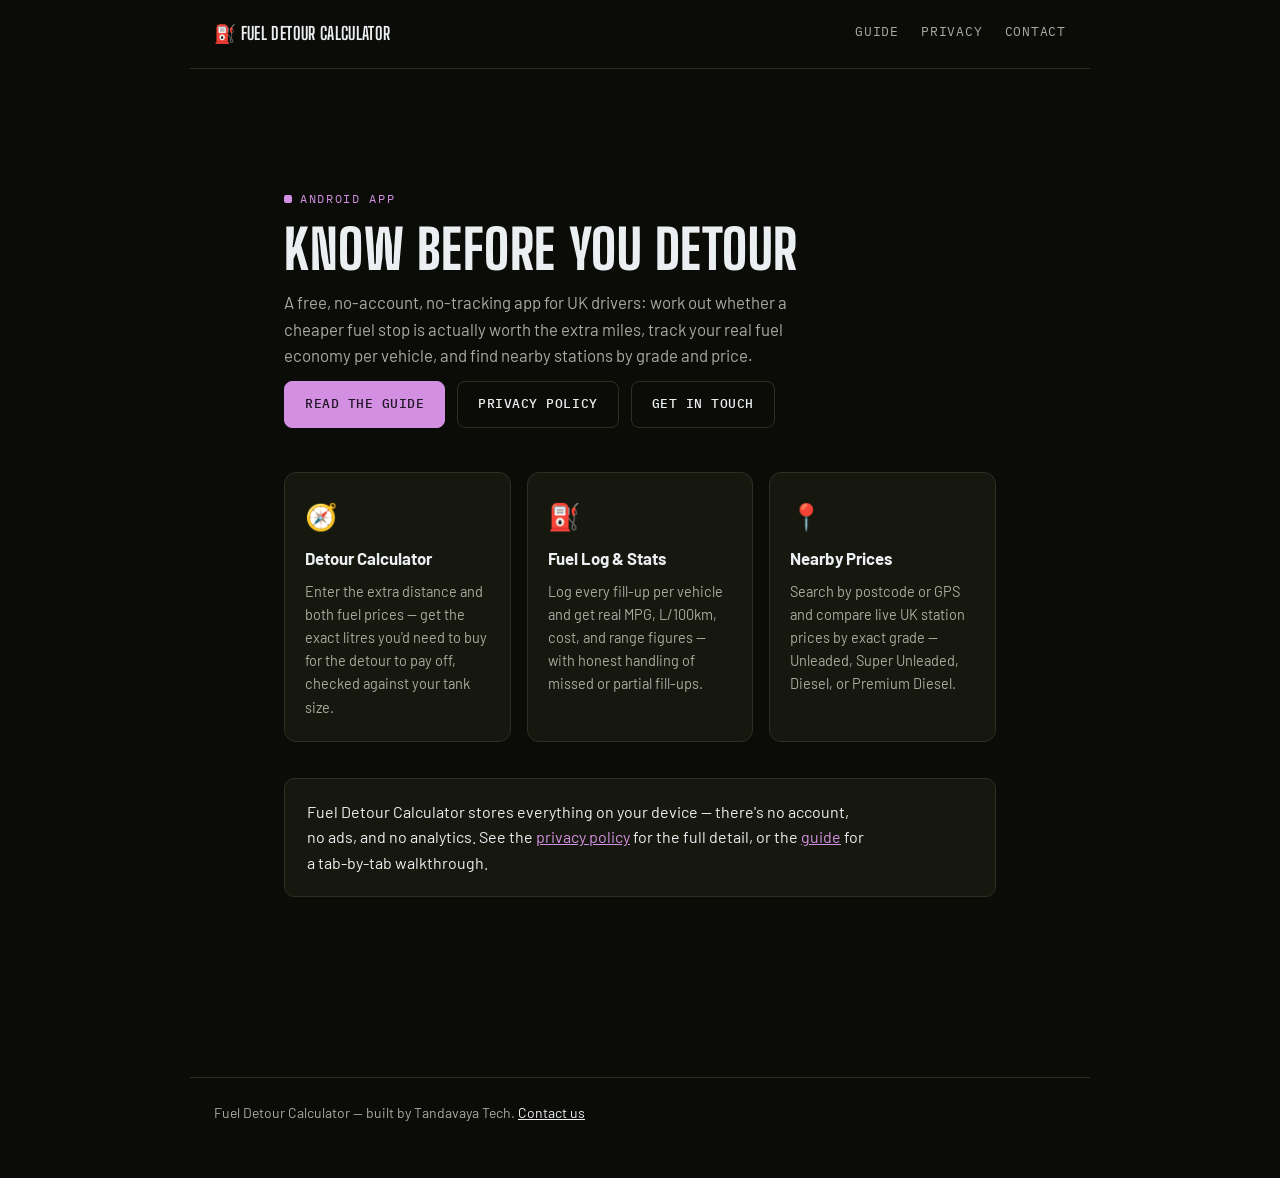
==== index.html @ a4622f4b "Add Fuel Detour Calculator project website Landing page, app guide, privacy policy, and contact page" ====
<!DOCTYPE html>
<html lang="en">
<head>
<meta charset="UTF-8">
<meta name="viewport" content="width=device-width, initial-scale=1.0">
<title>Fuel Detour Calculator</title>
<meta name="description" content="Know before you detour. A free Android app for deciding if a cheaper fuel stop is worth the diversion, tracking fuel economy, and finding nearby fuel prices.">
<link rel="preconnect" href="https://fonts.googleapis.com">
<link rel="preconnect" href="https://fonts.gstatic.com" crossorigin>
<link rel="stylesheet" href="https://fonts.googleapis.com/css2?family=Big+Shoulders+Display:wght@600;700;800&family=Barlow:wght@400;500;600;700&family=IBM+Plex+Mono:wght@400;500&display=swap">
<link rel="stylesheet" href="assets/site.css">
</head>
<body>

<nav class="sitenav">
  <a href="index.html" class="brand">⛽ Fuel Detour Calculator</a>
  <div class="links">
    <a href="guide.html">Guide</a>
    <a href="privacy.html">Privacy</a>
    <a href="contact.html">Contact</a>
  </div>
</nav>

<div class="wrap">
  <div class="hero">
    <div class="eyebrow">Android App</div>
    <h1>Know before you detour</h1>
    <p class="lede">A free, no-account, no-tracking app for UK drivers: work out whether a cheaper fuel stop is actually worth the extra miles, track your real fuel economy per vehicle, and find nearby stations by grade and price.</p>
    <div class="cta-row">
      <a class="btn primary" href="guide.html">Read the guide</a>
      <a class="btn" href="privacy.html">Privacy policy</a>
      <a class="btn" href="contact.html">Get in touch</a>
    </div>
  </div>

  <div class="feature-grid">
    <div class="feature-card">
      <span class="icon">🧭</span>
      <h3>Detour Calculator</h3>
      <p>Enter the extra distance and both fuel prices — get the exact litres you'd need to buy for the detour to pay off, checked against your tank size.</p>
    </div>
    <div class="feature-card">
      <span class="icon">⛽</span>
      <h3>Fuel Log &amp; Stats</h3>
      <p>Log every fill-up per vehicle and get real MPG, L/100km, cost, and range figures — with honest handling of missed or partial fill-ups.</p>
    </div>
    <div class="feature-card">
      <span class="icon">📍</span>
      <h3>Nearby Prices</h3>
      <p>Search by postcode or GPS and compare live UK station prices by exact grade — Unleaded, Super Unleaded, Diesel, or Premium Diesel.</p>
    </div>
  </div>

  <div class="card">
    <p>Fuel Detour Calculator stores everything on your device — there's no account, no ads, and no analytics. See the <a href="privacy.html">privacy policy</a> for the full detail, or the <a href="guide.html">guide</a> for a tab-by-tab walkthrough.</p>
  </div>
</div>

<footer class="sitefoot">
  <p>Fuel Detour Calculator — built by Tandavaya Tech. <a href="contact.html">Contact us</a></p>
</footer>

</body>
</html>
---- assets/site.css ----
:root{
  --bg:#0B0C08;
  --surface:#16180F;
  --surface-2:#1E2115;
  --border:#2C2F22;
  --text:#ECEFF1;
  --text-muted:#A7ABA0;
  --accent:#D390E3;
  --accent-soft:#2C2233;
  --warn:#E8917D;
  --warn-soft:#2E211C;
  --font-display:'Big Shoulders Display','Arial Narrow',sans-serif;
  --font-body:'Barlow','Helvetica Neue',Arial,sans-serif;
  --font-mono:'IBM Plex Mono','Consolas',monospace;
}
*{box-sizing:border-box;}
html{scroll-behavior:smooth;}
body{
  margin:0;
  background:var(--bg);
  color:var(--text);
  font-family:var(--font-body);
  font-size:16px;
  line-height:1.6;
  -webkit-font-smoothing:antialiased;
}
a{color:var(--accent);}
a:focus-visible, button:focus-visible{outline:2px solid var(--accent);outline-offset:2px;}

/* Site nav */
.sitenav{
  display:flex;align-items:center;justify-content:space-between;flex-wrap:wrap;gap:14px;
  padding:20px 24px;
  border-bottom:1px solid var(--border);
  max-width:900px;margin:0 auto;
}
.sitenav .brand{
  display:flex;align-items:center;gap:8px;
  font-family:var(--font-display);font-weight:700;text-transform:uppercase;letter-spacing:0.02em;
  font-size:1.1rem;color:var(--text);text-decoration:none;
}
.sitenav .links{display:flex;gap:22px;flex-wrap:wrap;}
.sitenav .links a{
  font-family:var(--font-mono);font-size:13px;letter-spacing:0.06em;text-transform:uppercase;
  color:var(--text-muted);text-decoration:none;padding-bottom:2px;border-bottom:2px solid transparent;
}
.sitenav .links a:hover{color:var(--text);}
.sitenav .links a.active{color:var(--accent);border-bottom-color:var(--accent);}

.wrap{max-width:760px;margin:0 auto;padding:56px 24px 100px;}
.wrap.narrow{max-width:700px;}

.eyebrow{
  font-family:var(--font-mono);font-size:12px;letter-spacing:0.14em;text-transform:uppercase;
  color:var(--accent);display:flex;align-items:center;gap:8px;margin-bottom:14px;
}
.eyebrow::before{content:"";width:8px;height:8px;border-radius:2px;background:var(--accent);display:inline-block;}

h1{
  font-family:var(--font-display);font-weight:800;font-size:clamp(2.2rem,6vw,3.4rem);
  line-height:1;letter-spacing:0.01em;text-transform:uppercase;margin:0 0 12px;text-wrap:balance;
}
.lede{color:var(--text-muted);font-size:1.05rem;max-width:58ch;margin:0;}

h2{
  font-family:var(--font-display);font-weight:700;font-size:2rem;letter-spacing:0.01em;
  text-transform:uppercase;margin:0;text-wrap:balance;
}
h2 span{color:var(--accent);}
.section-head{display:flex;align-items:baseline;gap:14px;margin-bottom:6px;}
.section-num{font-family:var(--font-mono);color:var(--accent);font-size:14px;flex-shrink:0;}
.section-sub{color:var(--text-muted);margin:0 0 22px;max-width:58ch;}
h3{font-family:var(--font-body);font-weight:700;font-size:1rem;color:var(--accent);margin:26px 0 8px;}

p{margin:0 0 14px;max-width:62ch;}
ul, ol{margin:0 0 14px;padding-left:22px;}
li{margin-bottom:9px;max-width:58ch;}
li::marker{color:var(--text-muted);}
code{
  font-family:var(--font-mono);font-size:0.87em;background:var(--surface-2);
  border:1px solid var(--border);border-radius:4px;padding:1px 6px;color:var(--accent);
}

section{margin-top:56px;scroll-margin-top:24px;}

nav.tabs{display:grid;grid-template-columns:repeat(2,1fr);gap:8px;margin:28px 0 8px;}
@media (min-width:600px){ nav.tabs{grid-template-columns:repeat(5,1fr);} }
nav.tabs a{
  display:flex;flex-direction:column;align-items:center;gap:4px;text-decoration:none;color:var(--text-muted);
  background:var(--surface);border:1px solid var(--border);border-radius:8px;padding:12px 6px;
  font-size:12.5px;font-weight:600;letter-spacing:0.02em;text-transform:uppercase;font-family:var(--font-mono);
  transition:border-color .15s,color .15s;
}
nav.tabs a:hover, nav.tabs a:focus-visible{color:var(--accent);border-color:var(--accent);outline:none;}
nav.tabs .icon{font-size:18px;}

.step-list{counter-reset:step;list-style:none;padding-left:0;}
.step-list > li{counter-increment:step;position:relative;padding-left:38px;}
.step-list > li::before{
  content:counter(step);position:absolute;left:0;top:-1px;
  font-family:var(--font-display);font-weight:700;font-size:15px;width:26px;height:26px;border-radius:6px;
  background:var(--surface-2);border:1px solid var(--border);color:var(--accent);
  display:flex;align-items:center;justify-content:center;
}

.callout{background:var(--surface);border:1px solid var(--border);border-radius:10px;padding:18px 20px;margin:16px 0;}
.callout.warn{background:var(--warn-soft);border-color:#4A3128;}
.callout-label{font-family:var(--font-mono);font-size:11.5px;letter-spacing:0.1em;text-transform:uppercase;color:var(--accent);margin-bottom:8px;display:block;}
.callout.warn .callout-label{color:var(--warn);}
.callout p{margin:0;max-width:none;font-size:14.5px;}
.callout p + p{margin-top:8px;}

.checkbox-row{
  display:flex;gap:10px;align-items:flex-start;background:var(--surface-2);border:1px solid var(--border);
  border-radius:8px;padding:12px 14px;margin:10px 0;
}
.checkbox-row .box{font-family:var(--font-mono);color:var(--accent);flex-shrink:0;line-height:1.5;}
.checkbox-row p{margin:0;font-size:14.5px;max-width:none;}

.grid-2{display:grid;grid-template-columns:1fr;gap:14px;margin:16px 0;}
@media (min-width:600px){ .grid-2{grid-template-columns:1fr 1fr;} }
.stat-card{background:var(--surface);border:1px solid var(--border);border-radius:10px;padding:16px 18px;}
.stat-card h4{font-family:var(--font-mono);font-size:12px;letter-spacing:0.06em;text-transform:uppercase;color:var(--text-muted);margin:0 0 8px;font-weight:500;}
.stat-card p{margin:0;font-size:14.5px;max-width:none;}

.card{background:var(--surface);border:1px solid var(--border);border-radius:10px;padding:20px 22px;margin:16px 0;}
.card p:last-child{margin-bottom:0;}

.divider{height:1px;background:var(--border);margin:52px 0 0;border:0;}
footer.sitefoot{
  margin-top:64px;border-top:1px solid var(--border);
  color:var(--text-muted);font-size:14px;
  max-width:900px;margin-left:auto;margin-right:auto;padding:24px 24px 40px;
}
footer.sitefoot a{color:var(--text);}

/* Homepage-specific */
.hero{padding:64px 0 8px;}
.feature-grid{display:grid;grid-template-columns:1fr;gap:16px;margin:36px 0;}
@media (min-width:640px){ .feature-grid{grid-template-columns:repeat(3,1fr);} }
.feature-card{
  background:var(--surface);border:1px solid var(--border);border-radius:12px;padding:22px 20px;
  display:flex;flex-direction:column;gap:8px;
}
.feature-card .icon{font-size:26px;}
.feature-card h3{margin:0;color:var(--text);font-size:1.05rem;}
.feature-card p{margin:0;font-size:14.5px;color:var(--text-muted);max-width:none;}

.cta-row{display:flex;gap:12px;flex-wrap:wrap;margin-top:12px;}
.btn{
  display:inline-flex;align-items:center;gap:8px;
  font-family:var(--font-mono);font-size:13px;letter-spacing:0.04em;text-transform:uppercase;
  text-decoration:none;padding:12px 20px;border-radius:8px;font-weight:500;
  border:1px solid var(--border);color:var(--text);transition:border-color .15s,color .15s;
}
.btn:hover, .btn:focus-visible{border-color:var(--accent);color:var(--accent);outline:none;}
.btn.primary{background:var(--accent);border-color:var(--accent);color:#221726;}
.btn.primary:hover{background:#e0a8ec;color:#221726;}

/* Contact page */
.contact-card{
  background:var(--accent-soft);border:1px solid var(--border);border-radius:12px;
  padding:28px 26px;margin:24px 0;
}
.contact-card h3{color:var(--text);font-size:1.2rem;margin:0 0 8px;}
.contact-card p{max-width:none;}
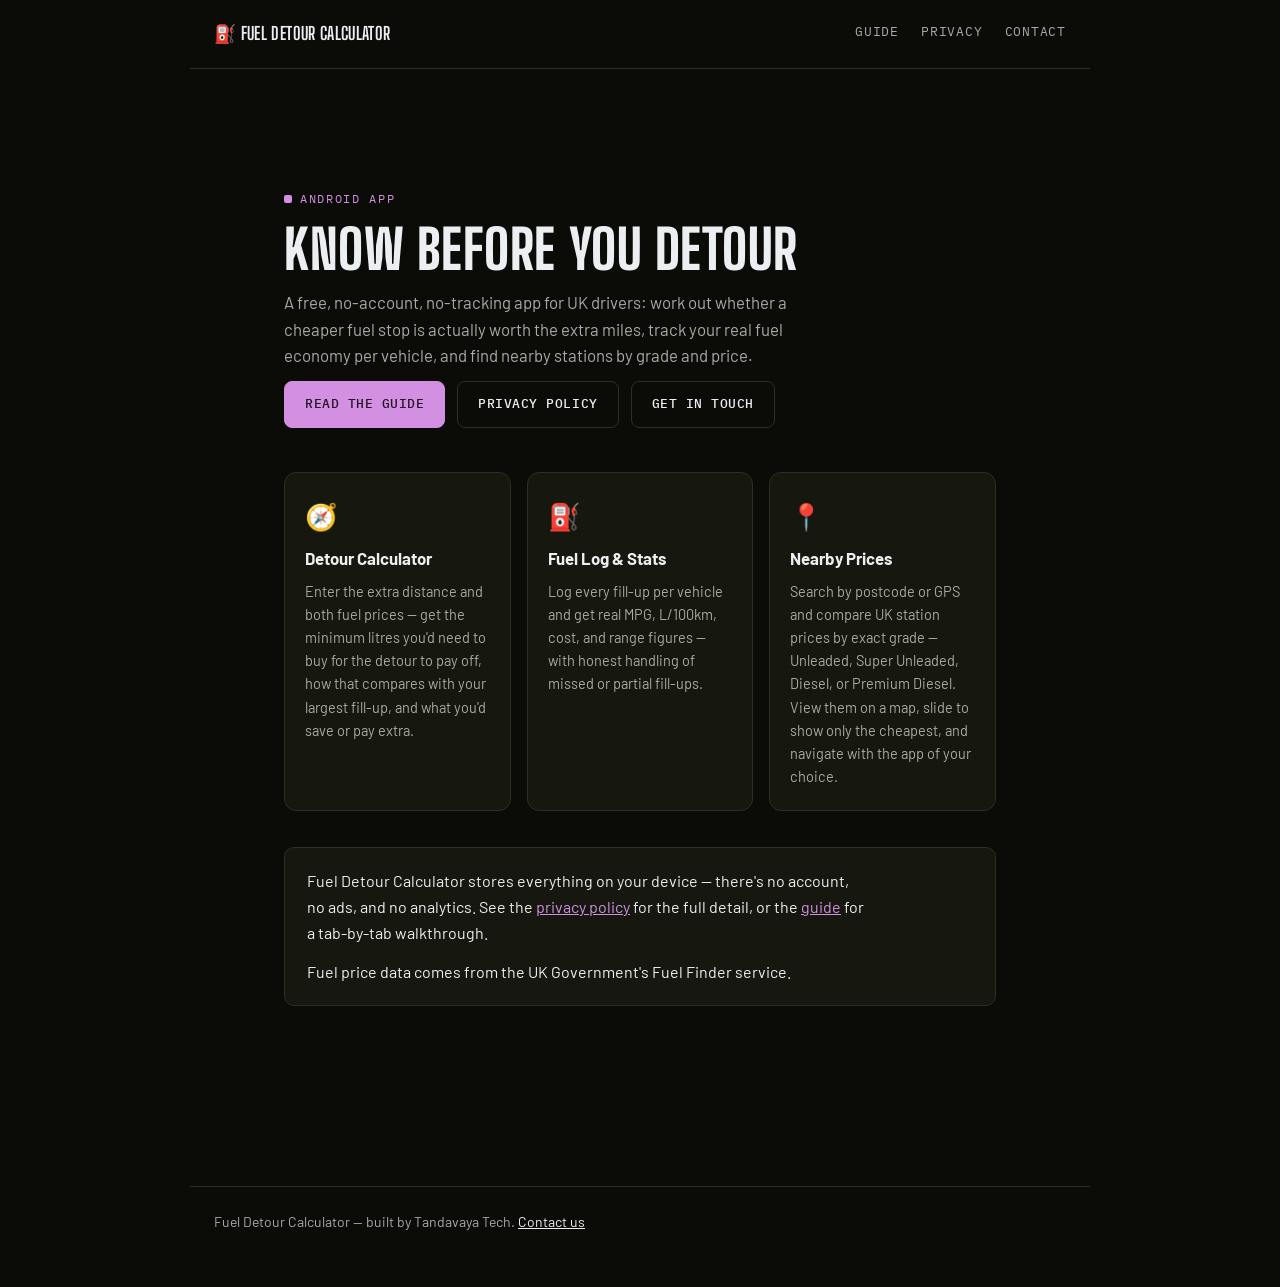
==== commit ccefe1d6: "Update site for app version 1.0.3 - Guide: new calculator result wording (drops break-even terminolo" ====
--- a/index.html
+++ b/index.html
@@ -37,7 +37,7 @@
     <div class="feature-card">
       <span class="icon">🧭</span>
       <h3>Detour Calculator</h3>
-      <p>Enter the extra distance and both fuel prices — get the exact litres you'd need to buy for the detour to pay off, checked against your tank size.</p>
+      <p>Enter the extra distance and both fuel prices — get the minimum litres you'd need to buy for the detour to pay off, how that compares with your largest fill-up, and what you'd save or pay extra.</p>
     </div>
     <div class="feature-card">
       <span class="icon">⛽</span>
@@ -47,12 +47,13 @@
     <div class="feature-card">
       <span class="icon">📍</span>
       <h3>Nearby Prices</h3>
-      <p>Search by postcode or GPS and compare live UK station prices by exact grade — Unleaded, Super Unleaded, Diesel, or Premium Diesel.</p>
+      <p>Search by postcode or GPS and compare UK station prices by exact grade — Unleaded, Super Unleaded, Diesel, or Premium Diesel. View them on a map, slide to show only the cheapest, and navigate with the app of your choice.</p>
     </div>
   </div>
 
   <div class="card">
     <p>Fuel Detour Calculator stores everything on your device — there's no account, no ads, and no analytics. See the <a href="privacy.html">privacy policy</a> for the full detail, or the <a href="guide.html">guide</a> for a tab-by-tab walkthrough.</p>
+    <p>Fuel price data comes from the UK Government's Fuel Finder service.</p>
   </div>
 </div>
 
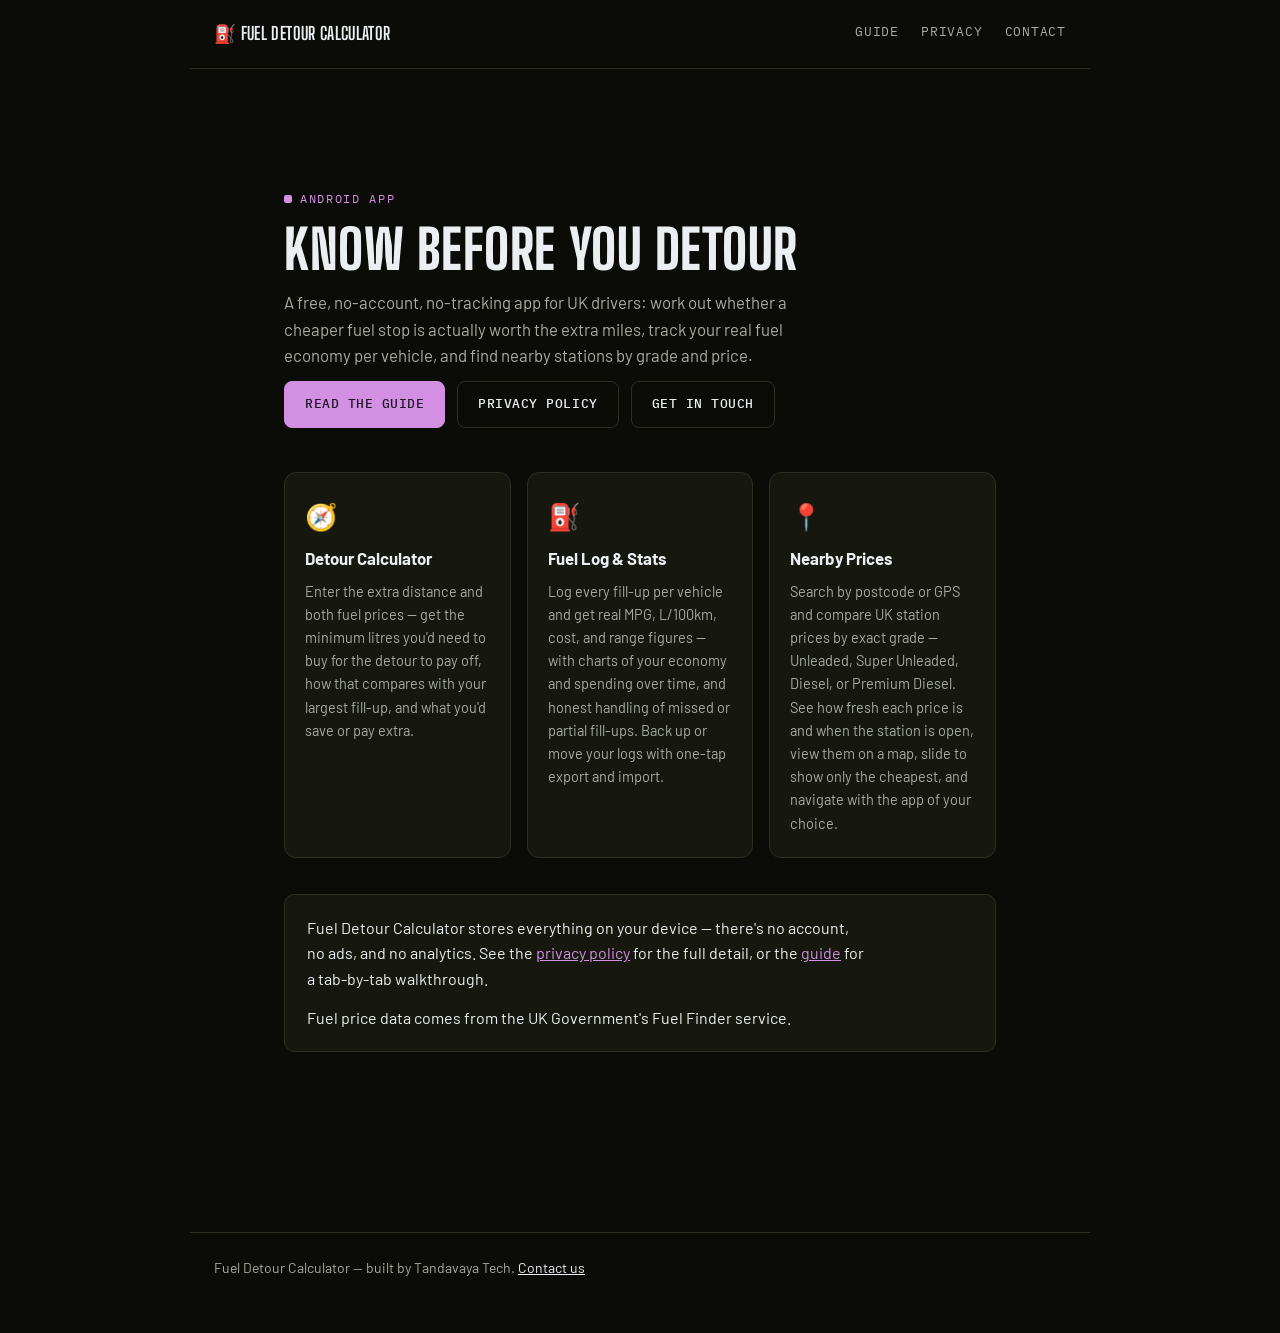
==== commit d44110a8: "Update site for app version 1.0.4 - Guide: calculator cards and new labels, Calculate popup behaviou" ====
--- a/index.html
+++ b/index.html
@@ -42,12 +42,12 @@
     <div class="feature-card">
       <span class="icon">⛽</span>
       <h3>Fuel Log &amp; Stats</h3>
-      <p>Log every fill-up per vehicle and get real MPG, L/100km, cost, and range figures — with honest handling of missed or partial fill-ups.</p>
+      <p>Log every fill-up per vehicle and get real MPG, L/100km, cost, and range figures — with charts of your economy and spending over time, and honest handling of missed or partial fill-ups. Back up or move your logs with one-tap export and import.</p>
     </div>
     <div class="feature-card">
       <span class="icon">📍</span>
       <h3>Nearby Prices</h3>
-      <p>Search by postcode or GPS and compare UK station prices by exact grade — Unleaded, Super Unleaded, Diesel, or Premium Diesel. View them on a map, slide to show only the cheapest, and navigate with the app of your choice.</p>
+      <p>Search by postcode or GPS and compare UK station prices by exact grade — Unleaded, Super Unleaded, Diesel, or Premium Diesel. See how fresh each price is and when the station is open, view them on a map, slide to show only the cheapest, and navigate with the app of your choice.</p>
     </div>
   </div>
 
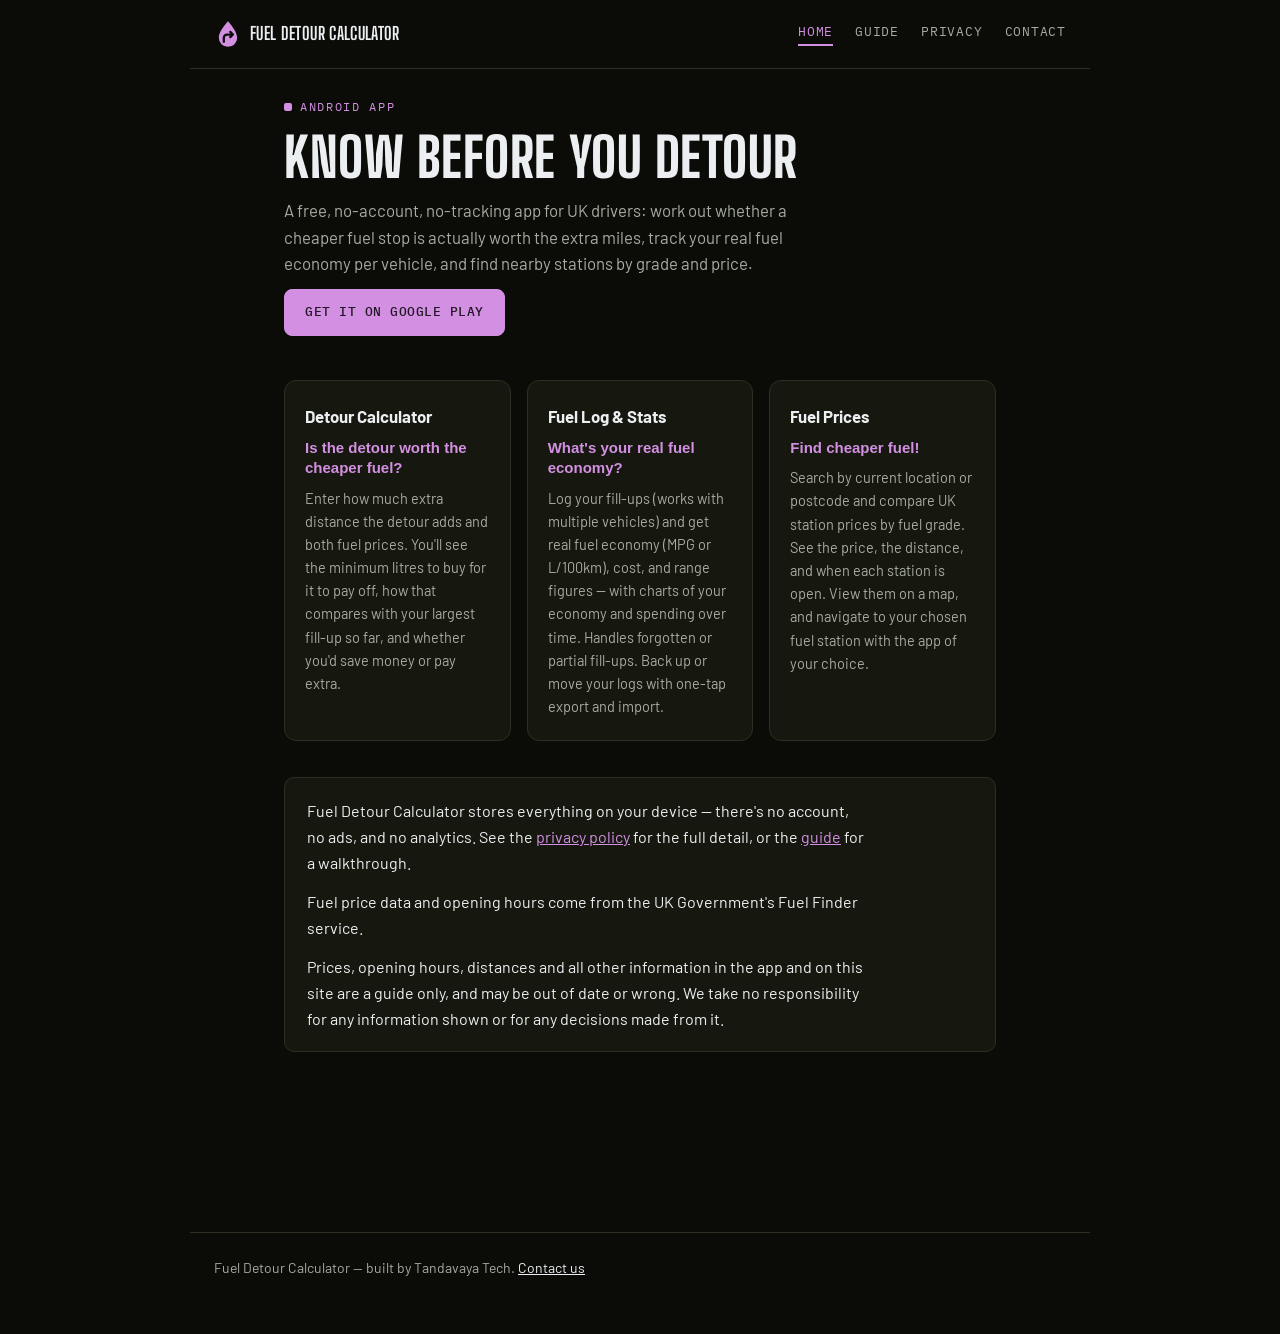
==== commit 0aac2c44: "Update site: Play link, new icon, clearer guide and privacy wording - Home: Google Play button, new " ====
--- a/index.html
+++ b/index.html
@@ -13,47 +13,47 @@
 <body>
 
 <nav class="sitenav">
-  <a href="index.html" class="brand">⛽ Fuel Detour Calculator</a>
+  <a href="index.html" class="brand"><img src="assets/icon.svg" width="28" height="28" alt="">Fuel Detour Calculator</a>
   <div class="links">
+    <a href="index.html" class="active">Home</a>
     <a href="guide.html">Guide</a>
     <a href="privacy.html">Privacy</a>
     <a href="contact.html">Contact</a>
   </div>
 </nav>
 
-<div class="wrap">
+<div class="wrap tight">
   <div class="hero">
     <div class="eyebrow">Android App</div>
     <h1>Know before you detour</h1>
     <p class="lede">A free, no-account, no-tracking app for UK drivers: work out whether a cheaper fuel stop is actually worth the extra miles, track your real fuel economy per vehicle, and find nearby stations by grade and price.</p>
     <div class="cta-row">
-      <a class="btn primary" href="guide.html">Read the guide</a>
-      <a class="btn" href="privacy.html">Privacy policy</a>
-      <a class="btn" href="contact.html">Get in touch</a>
+      <a class="btn primary" href="https://play.google.com/store/apps/details?id=com.tandavayatech.fueldetourcalculator" target="_blank" rel="noopener">Get it on Google Play</a>
     </div>
   </div>
 
   <div class="feature-grid">
     <div class="feature-card">
-      <span class="icon">🧭</span>
       <h3>Detour Calculator</h3>
-      <p>Enter the extra distance and both fuel prices — get the minimum litres you'd need to buy for the detour to pay off, how that compares with your largest fill-up, and what you'd save or pay extra.</p>
+      <p class="tagline">Is the detour worth the cheaper fuel?</p>
+      <p>Enter how much extra distance the detour adds and both fuel prices. You'll see the minimum litres to buy for it to pay off, how that compares with your largest fill-up so far, and whether you'd save money or pay extra.</p>
     </div>
     <div class="feature-card">
-      <span class="icon">⛽</span>
       <h3>Fuel Log &amp; Stats</h3>
-      <p>Log every fill-up per vehicle and get real MPG, L/100km, cost, and range figures — with charts of your economy and spending over time, and honest handling of missed or partial fill-ups. Back up or move your logs with one-tap export and import.</p>
+      <p class="tagline">What's your real fuel economy?</p>
+      <p>Log your fill-ups (works with multiple vehicles) and get real fuel economy (MPG or L/100km), cost, and range figures — with charts of your economy and spending over time. Handles forgotten or partial fill-ups. Back up or move your logs with one-tap export and import.</p>
     </div>
     <div class="feature-card">
-      <span class="icon">📍</span>
-      <h3>Nearby Prices</h3>
-      <p>Search by postcode or GPS and compare UK station prices by exact grade — Unleaded, Super Unleaded, Diesel, or Premium Diesel. See how fresh each price is and when the station is open, view them on a map, slide to show only the cheapest, and navigate with the app of your choice.</p>
+      <h3>Fuel Prices</h3>
+      <p class="tagline">Find cheaper fuel!</p>
+      <p>Search by current location or postcode and compare UK station prices by fuel grade. See the price, the distance, and when each station is open. View them on a map, and navigate to your chosen fuel station with the app of your choice.</p>
     </div>
   </div>
 
   <div class="card">
-    <p>Fuel Detour Calculator stores everything on your device — there's no account, no ads, and no analytics. See the <a href="privacy.html">privacy policy</a> for the full detail, or the <a href="guide.html">guide</a> for a tab-by-tab walkthrough.</p>
-    <p>Fuel price data comes from the UK Government's Fuel Finder service.</p>
+    <p>Fuel Detour Calculator stores everything on your device — there's no account, no ads, and no analytics. See the <a href="privacy.html">privacy policy</a> for the full detail, or the <a href="guide.html">guide</a> for a walkthrough.</p>
+    <p>Fuel price data and opening hours come from the UK Government's Fuel Finder service.</p>
+    <p>Prices, opening hours, distances and all other information in the app and on this site are a guide only, and may be out of date or wrong. We take no responsibility for any information shown or for any decisions made from it.</p>
   </div>
 </div>
 
--- a/assets/site.css
+++ b/assets/site.css
@@ -92,7 +92,6 @@
   transition:border-color .15s,color .15s;
 }
 nav.tabs a:hover, nav.tabs a:focus-visible{color:var(--accent);border-color:var(--accent);outline:none;}
-nav.tabs .icon{font-size:18px;}
 
 .step-list{counter-reset:step;list-style:none;padding-left:0;}
 .step-list > li{counter-increment:step;position:relative;padding-left:38px;}
@@ -135,7 +134,8 @@
 footer.sitefoot a{color:var(--text);}
 
 /* Homepage-specific */
-.hero{padding:64px 0 8px;}
+.wrap.tight{padding-top:28px;}
+.hero{padding:0 0 8px;}
 .feature-grid{display:grid;grid-template-columns:1fr;gap:16px;margin:36px 0;}
 @media (min-width:640px){ .feature-grid{grid-template-columns:repeat(3,1fr);} }
 .feature-card{
@@ -145,6 +145,7 @@
 .feature-card .icon{font-size:26px;}
 .feature-card h3{margin:0;color:var(--text);font-size:1.05rem;}
 .feature-card p{margin:0;font-size:14.5px;color:var(--text-muted);max-width:none;}
+.feature-card .tagline{font-size:15px;font-weight:600;color:var(--accent);line-height:1.35;}
 
 .cta-row{display:flex;gap:12px;flex-wrap:wrap;margin-top:12px;}
 .btn{
@@ -164,3 +165,8 @@
 }
 .contact-card h3{color:var(--text);font-size:1.2rem;margin:0 0 8px;}
 .contact-card p{max-width:none;}
+
+/* Screenshots in the guide */
+.shot{margin:20px auto 28px;max-width:300px;}
+.shot img{display:block;width:100%;height:auto;border:1px solid var(--border);border-radius:16px;}
+.shot figcaption{margin-top:10px;font-size:13.5px;color:var(--text-muted);text-align:center;}
